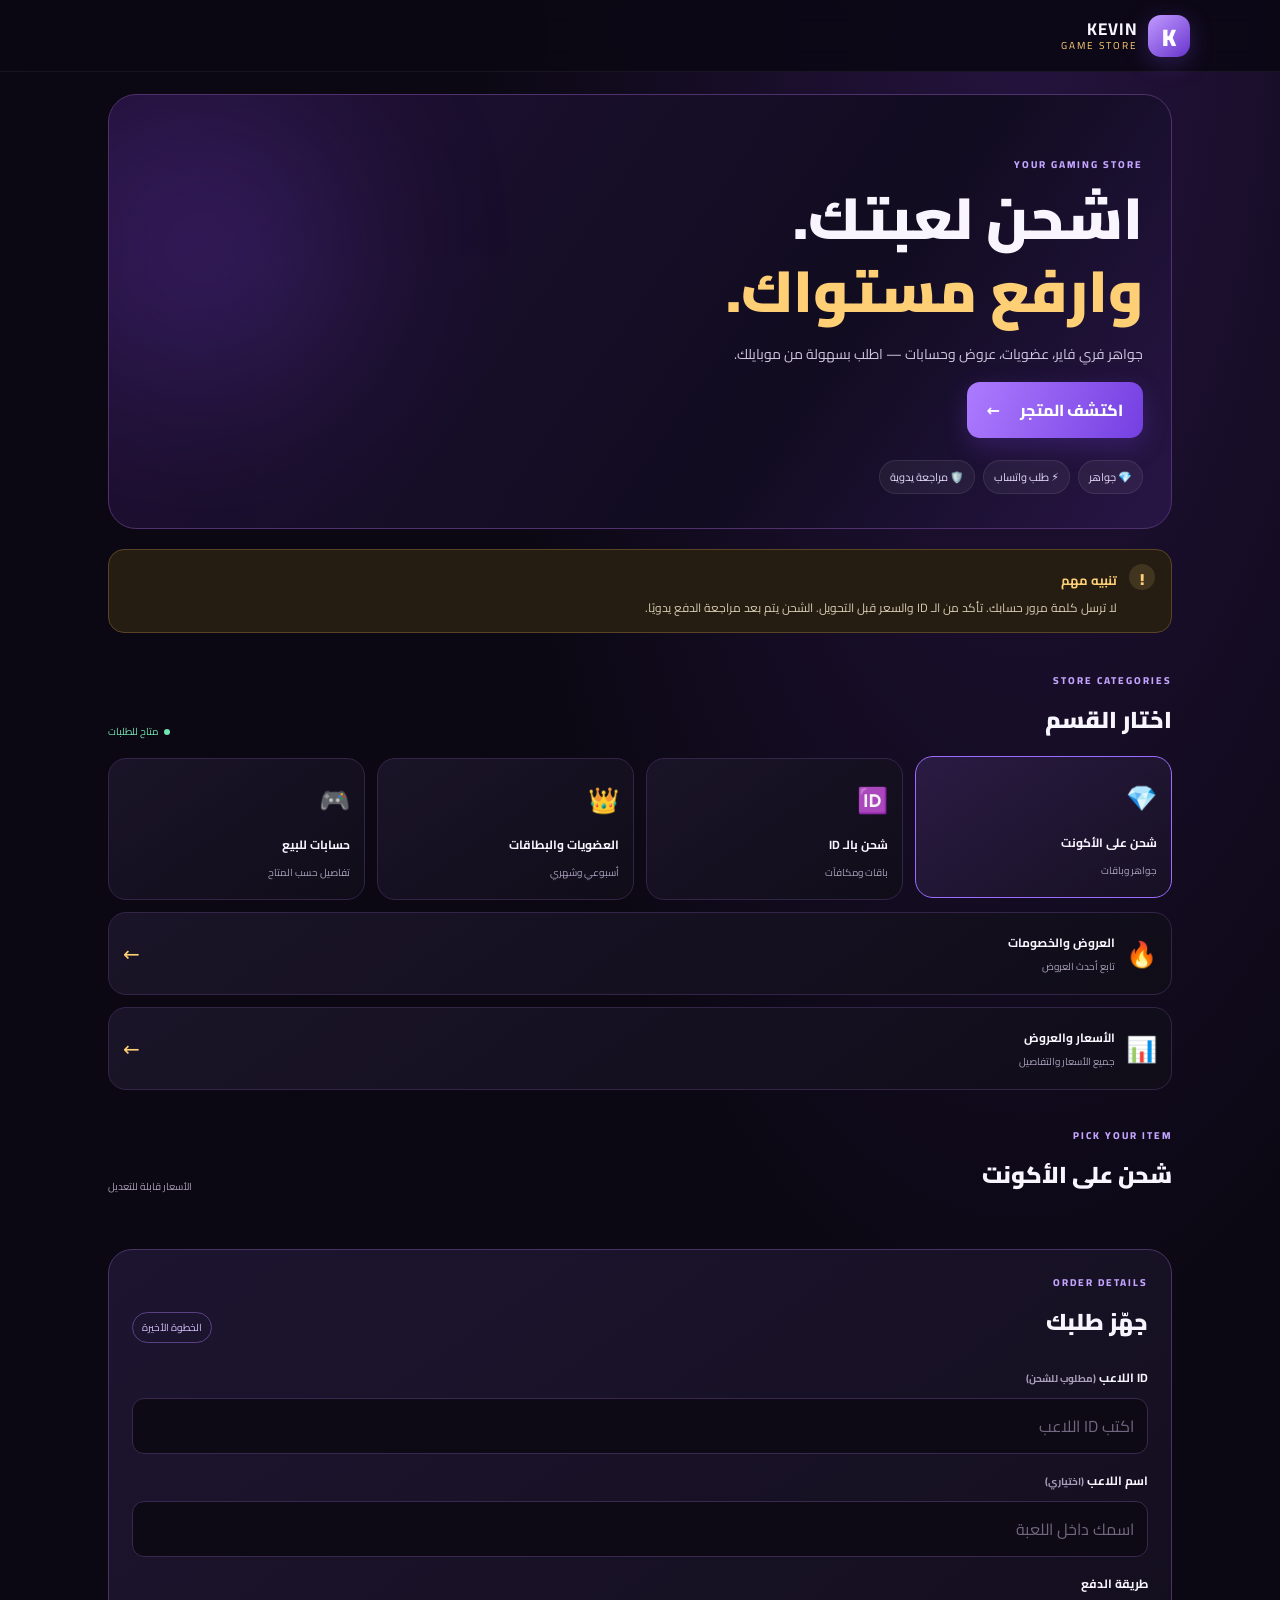
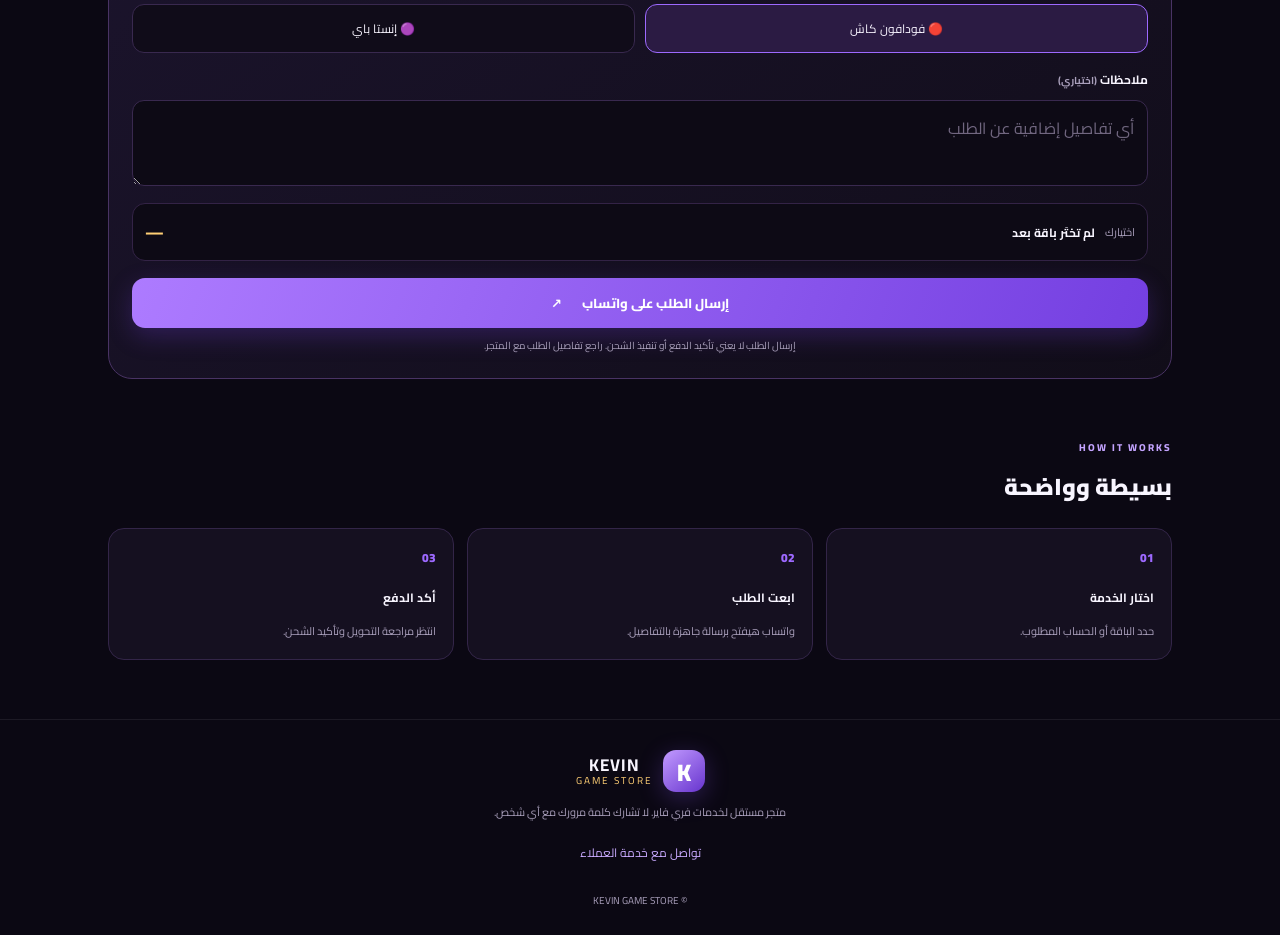
==== index.html @ efe5628c "Add files via upload" ====
<!doctype html>
<html lang="ar" dir="rtl">
<head>
<meta charset="utf-8">
<meta name="viewport" content="width=device-width, initial-scale=1, viewport-fit=cover">
<meta name="theme-color" content="#100b20">
<meta name="description" content="KEVIN GAME STORE - متجر شحن فري فاير والجواهر والعضويات والحسابات.">
<title>KEVIN GAME STORE | متجر فري فاير</title>
<link rel="manifest" href="./manifest.webmanifest">
<link rel="icon" href="./icon.svg" type="image/svg+xml">
<link rel="stylesheet" href="./style.css">
</head>
<body>
<header class="topbar">
<a class="brand" href="#home" aria-label="الرئيسية">
<span class="brand-mark">K</span>
<span><b>KEVIN</b><small>GAME STORE</small></span>
</a>
<button id="installBtn" class="install hidden" type="button">تثبيت المتجر</button>
</header>
<main>
<section class="hero" id="home">
<div class="hero-glow"></div>
<p class="eyebrow">YOUR GAMING STORE</p>
<h1>اشحن لعبتك.<br><span>وارفع مستواك.</span></h1>
<p class="hero-copy">جواهر فري فاير، عضويات، عروض وحسابات — اطلب بسهولة من موبايلك.</p>
<a class="primary-btn" href="#services">اكتشف المتجر <span>←</span></a>
<div class="hero-tags"><span>💎 جواهر</span><span>⚡ طلب واتساب</span><span>🛡️ مراجعة يدوية</span></div>
</section>
<section class="notice">
<span class="notice-icon">!</span>
<div><b>تنبيه مهم</b><p>لا ترسل كلمة مرور حسابك. تأكد من الـ ID والسعر قبل التحويل. الشحن يتم بعد مراجعة الدفع يدويًا.</p></div>
</section>
<section class="section" id="services">
<div class="section-heading"><div><p class="eyebrow">STORE CATEGORIES</p><h2>اختار القسم</h2></div><span class="live-dot">متاح للطلبات</span></div>
<div class="category-grid">
<button class="category-card active" data-category="account"><span class="category-icon">💎</span><b>شحن على الأكونت</b><small>جواهر وباقات</small></button>
<button class="category-card" data-category="id"><span class="category-icon">🆔</span><b>شحن بالـ ID</b><small>باقات ومكافآت</small></button>
<button class="category-card" data-category="memberships"><span class="category-icon">👑</span><b>العضويات والبطاقات</b><small>أسبوعي وشهري</small></button>
<button class="category-card" data-category="accounts"><span class="category-icon">🎮</span><b>حسابات للبيع</b><small>تفاصيل حسب المتاح</small></button>
<button class="category-card wide" data-category="offers"><span class="category-icon">🔥</span><span><b>العروض والخصومات</b><small>تابع أحدث العروض</small></span><span class="arrow">←</span></button>
<button class="category-card wide" data-category="pricing"><span class="category-icon">📊</span><span><b>الأسعار والعروض</b><small>جميع الأسعار والتفاصيل</small></span><span class="arrow">←</span></button>
</div>
</section>
<section class="section products-section">
<div class="section-heading"><div><p class="eyebrow">PICK YOUR ITEM</p><h2 id="productHeading">شحن على الأكونت</h2></div><span class="muted">الأسعار قابلة للتعديل</span></div>
<div id="products" class="products-grid"></div>
</section>
<section class="section order-panel" id="order">
<div class="section-heading"><div><p class="eyebrow">ORDER DETAILS</p><h2>جهّز طلبك</h2></div><span class="step-pill">الخطوة الأخيرة</span></div>
<form id="orderForm">
<label for="playerId">ID اللاعب <span class="muted">(مطلوب للشحن)</span></label>
<input id="playerId" name="playerId" inputmode="numeric" placeholder="اكتب ID اللاعب" maxlength="24">
<label for="playerName">اسم اللاعب <span class="muted">(اختياري)</span></label>
<input id="playerName" name="playerName" placeholder="اسمك داخل اللعبة">
<label>طريقة الدفع</label>
<div class="payment-options">
<label class="pay-option"><input type="radio" name="payment" value="Vodafone Cash" checked><span>🔴 فودافون كاش</span></label>
<label class="pay-option"><input type="radio" name="payment" value="InstaPay"><span>🟣 إنستا باي</span></label>
</div>
<label for="notes">ملاحظات <span class="muted">(اختياري)</span></label>
<textarea id="notes" name="notes" rows="2" placeholder="أي تفاصيل إضافية عن الطلب"></textarea>
<div class="selected-summary"><span>اختيارك</span><b id="selectedName">لم تختَر باقة بعد</b><strong id="selectedPrice">—</strong></div>
<button class="primary-btn full" type="submit">إرسال الطلب على واتساب <span>↗</span></button>
<p class="form-footnote">إرسال الطلب لا يعني تأكيد الدفع أو تنفيذ الشحن. راجع تفاصيل الطلب مع المتجر.</p>
</form>
</section>
<section class="section how">
<p class="eyebrow">HOW IT WORKS</p><h2>بسيطة وواضحة</h2>
<div class="steps">
<div><span>01</span><b>اختار الخدمة</b><p>حدد الباقة أو الحساب المطلوب.</p></div>
<div><span>02</span><b>ابعت الطلب</b><p>واتساب هيفتح برسالة جاهزة بالتفاصيل.</p></div>
<div><span>03</span><b>أكد الدفع</b><p>انتظر مراجعة التحويل وتأكيد الشحن.</p></div>
</div>
</section>
</main>
<footer>
<div class="brand footer-brand"><span class="brand-mark">K</span><span><b>KEVIN</b><small>GAME STORE</small></span></div>
<p>متجر مستقل لخدمات فري فاير. لا تشارك كلمة مرورك مع أي شخص.</p>
<a href="https://wa.me/201064836718" target="_blank" rel="noopener">تواصل مع خدمة العملاء</a>
<small class="copyright">© <span id="year"></span> KEVIN GAME STORE</small>
</footer>
<nav class="mobile-nav"><a href="#home">⌂<small>الرئيسية</small></a><a href="#services">▦<small>الأقسام</small></a><a href="#order">🛒<small>اطلب الآن</small></a><a href="https://wa.me/201064836718" target="_blank" rel="noopener">☏<small>واتساب</small></a></nav>
<script src="./app.js"></script>
</body>
</html>
---- style.css ----
@import url('https://fonts.googleapis.com/css2?family=Cairo:wght@400;500;600;700;800;900&display=swap');
:root{--bg:#0b0813;--panel:#151022;--panel2:#1d1530;--text:#f8f5ff;--muted:#aaa0bc;--purple:#9d69ff;--purple2:#6f38e8;--gold:#ffcf75;--line:#332548;--green:#71e4b2}
*{box-sizing:border-box}html{scroll-behavior:smooth;scroll-padding-top:85px}body{margin:0;background:radial-gradient(ellipse at 80% 0%,#25133e 0,transparent 38%),var(--bg);color:var(--text);font-family:'Cairo',system-ui,sans-serif;padding-bottom:78px}a{color:inherit;text-decoration:none}button,input,textarea{font:inherit}.topbar{height:72px;display:flex;align-items:center;justify-content:space-between;padding:0 max(18px,calc((100vw - 1100px)/2));border-bottom:1px solid #ffffff0e;background:#0b0813dd;backdrop-filter:blur(12px);position:sticky;top:0;z-index:10}.brand{display:flex;align-items:center;gap:10px}.brand-mark{width:42px;height:42px;border-radius:13px;display:grid;place-items:center;background:linear-gradient(140deg,#c29bff,#6734ce);color:white;font-weight:900;font-size:24px;box-shadow:0 6px 24px #8b55ff44}.brand b,.brand small{display:block;line-height:1.2;letter-spacing:1px}.brand b{font-size:17px}.brand small{font-size:10px;color:var(--gold);letter-spacing:2px}.install{background:#2a1c43;color:white;border:1px solid #6943a2;border-radius:20px;padding:8px 13px}.hidden{display:none!important}main{max-width:1100px;margin:auto;padding:0 18px}.hero{position:relative;overflow:hidden;padding:60px 28px 34px;margin:22px 0 20px;border:1px solid #50316d;border-radius:28px;background:linear-gradient(125deg,#211136,#110c20 65%,#281546);min-height:330px}.hero-glow{position:absolute;width:250px;height:250px;border-radius:50%;background:#8d49ff;filter:blur(100px);opacity:.3;left:-30px;top:30px;pointer-events:none}.eyebrow{font-size:10px;font-weight:800;letter-spacing:2px;color:#c4a4ff;margin:0 0 8px}.hero h1{font-size:clamp(34px,6vw,58px);line-height:1.25;margin:0 0 12px;font-weight:900;position:relative}.hero h1 span{color:var(--gold)}.hero-copy{max-width:480px;color:#d0c6df;line-height:1.9;font-size:14px}.primary-btn{display:inline-flex;align-items:center;justify-content:center;gap:20px;background:linear-gradient(110deg,#ad7bff,#743fe1);border:0;border-radius:13px;color:white;padding:13px 20px;font-weight:800;box-shadow:0 8px 24px #743fe144;cursor:pointer}.hero-tags{display:flex;gap:8px;flex-wrap:wrap;margin-top:22px}.hero-tags span{background:#ffffff0d;border:1px solid #ffffff16;border-radius:20px;padding:6px 10px;font-size:11px;color:#e5dafa}.notice{display:flex;gap:12px;align-items:flex-start;padding:14px 16px;background:#251d12;border:1px solid #5a4426;border-radius:16px;margin-bottom:38px}.notice-icon{display:grid;place-items:center;flex:0 0 26px;height:26px;border-radius:50%;background:#ffcf7522;color:var(--gold);font-weight:900}.notice b{font-size:13px;color:var(--gold)}.notice p{font-size:12px;line-height:1.8;color:#d9cbb2;margin:3px 0 0}.section{margin:36px 0}.section-heading{display:flex;align-items:end;justify-content:space-between;gap:12px;margin-bottom:17px}.section h2{font-size:23px;margin:0;font-weight:900}.live-dot{font-size:10px;color:var(--green);white-space:nowrap}.live-dot:before{content:'';display:inline-block;width:6px;height:6px;border-radius:50%;background:var(--green);margin-left:6px}.category-grid{display:grid;grid-template-columns:repeat(4,minmax(0,1fr));gap:12px}.category-card{display:flex;flex-direction:column;align-items:flex-start;text-align:right;gap:7px;padding:17px 14px;border:1px solid var(--line);border-radius:18px;background:linear-gradient(145deg,#1a1428,#100d19);color:var(--text);cursor:pointer;min-height:135px;transition:.18s}.category-card.active,.category-card:hover{border-color:#9c6bff;background:linear-gradient(145deg,#2a1b43,#171023);transform:translateY(-2px)}.category-icon{font-size:25px;margin-bottom:3px}.category-card b{font-size:12px}.category-card small{font-size:10px;color:var(--muted)}.category-card.wide{grid-column:1/-1;min-height:80px;flex-direction:row;align-items:center}.category-card.wide .category-icon{margin:0 0 0 4px}.category-card.wide .arrow{margin-right:auto;color:var(--gold);font-size:20px}.category-card.wide span:nth-child(2){display:flex;flex-direction:column;gap:3px}.muted{font-size:10px;color:var(--muted)}.products-grid{display:grid;grid-template-columns:repeat(3,minmax(0,1fr));gap:12px}.product-card{position:relative;display:flex;flex-direction:column;gap:9px;background:linear-gradient(155deg,#1c1530,#110d1a);border:1px solid var(--line);border-radius:18px;padding:15px;min-height:160px}.product-card.selected{border-color:var(--gold);box-shadow:0 0 0 1px #ffcf7533}.product-icon{width:38px;height:38px;display:grid;place-items:center;border-radius:12px;background:#8f5cf222;font-size:22px}.product-card h3{font-size:13px;margin:0}.product-card p{font-size:10px;color:var(--muted);margin:0;line-height:1.7}.product-bottom{display:flex;align-items:center;justify-content:space-between;gap:5px;margin-top:auto}.price{font-size:17px;font-weight:900;color:var(--gold);white-space:nowrap}.price small{font-size:10px;color:#d3c6e6}.choose-btn{border:1px solid #65439a;background:#2c1c44;color:#eee4ff;border-radius:9px;padding:7px 10px;font-size:10px;cursor:pointer}.selected .choose-btn{background:var(--purple2);border-color:var(--purple2)}.order-panel{padding:23px;border-radius:24px;background:linear-gradient(145deg,#1d1530,#110d19);border:1px solid #493364}.step-pill{font-size:10px;color:#d8c3ff;border:1px solid #5b4083;border-radius:20px;padding:5px 9px;white-space:nowrap}form{display:grid;gap:9px}form>label{font-size:12px;font-weight:700;margin-top:6px}input:not([type=radio]),textarea{width:100%;background:#0d0a15;border:1px solid #39294f;border-radius:12px;color:white;padding:12px 13px;outline:none}input:focus,textarea:focus{border-color:var(--purple)}input::placeholder,textarea::placeholder{color:#716780}.payment-options{display:grid;grid-template-columns:1fr 1fr;gap:10px}.pay-option{position:relative}.pay-option input{position:absolute;opacity:0}.pay-option span{display:block;padding:12px;border-radius:12px;border:1px solid #39294f;background:#100c19;font-size:12px;text-align:center;cursor:pointer}.pay-option input:checked+span{border-color:var(--purple);background:#2b1b43}.selected-summary{display:flex;align-items:center;gap:10px;background:#0d0a15;border:1px solid #332346;border-radius:13px;padding:12px;margin:8px 0}.selected-summary span{font-size:11px;color:var(--muted)}.selected-summary b{font-size:12px;flex:1}.selected-summary strong{font-size:17px;color:var(--gold)}.full{width:100%;font-size:13px}.form-footnote{font-size:10px;line-height:1.8;color:var(--muted);text-align:center;margin:0}.how{padding:23px 0}.steps{display:grid;grid-template-columns:repeat(3,1fr);gap:13px;margin-top:20px}.steps>div{padding:17px;border:1px solid var(--line);border-radius:16px;background:#151020}.steps span{display:block;color:var(--purple);font-size:12px;font-weight:900;margin-bottom:12px}.steps b{font-size:12px}.steps p{font-size:11px;color:var(--muted);line-height:1.8;margin-bottom:0}footer{border-top:1px solid #ffffff13;text-align:center;padding:30px 20px 25px;color:var(--muted)}.footer-brand{justify-content:center;color:var(--text)}footer p{font-size:11px;line-height:1.8}footer>a{display:inline-block;color:#c9aaff;font-size:12px;margin:7px}.copyright{display:block;margin-top:20px;font-size:10px}.mobile-nav{display:none}
@media(max-width:700px){.topbar{height:64px}.brand-mark{width:37px;height:37px}.hero{padding:39px 20px 24px;min-height:0;border-radius:23px}.hero h1{font-size:39px}.hero-copy{font-size:12px}.category-grid{grid-template-columns:repeat(2,minmax(0,1fr));gap:9px}.category-card{min-height:125px;padding:14px 12px}.category-card.wide{min-height:75px}.products-grid{grid-template-columns:repeat(2,minmax(0,1fr));gap:9px}.product-card{padding:12px;min-height:165px}.product-card h3{font-size:12px}.price{font-size:15px}.choose-btn{padding:7px}.section h2{font-size:21px}.section-heading{align-items:center}.order-panel{padding:17px}.steps{grid-template-columns:1fr;gap:9px}.steps>div{display:grid;grid-template-columns:36px 1fr;column-gap:8px;padding:13px}.steps span{grid-row:span 2;margin:0}.steps p{margin-top:2px}.mobile-nav{position:fixed;bottom:0;right:0;left:0;display:flex;justify-content:space-around;align-items:center;padding:9px 5px calc(8px + env(safe-area-inset-bottom));background:#100b1bee;border-top:1px solid #38244e;backdrop-filter:blur(16px);z-index:20}.mobile-nav a{display:flex;flex-direction:column;align-items:center;gap:2px;font-size:18px;min-width:55px}.mobile-nav small{font-size:9px;color:#b9accd}.muted{max-width:95px;text-align:left}.selected-summary{gap:6px}.selected-summary b{max-width:130px}.selected-summary strong{font-size:15px}}
@media(min-width:701px){body{padding-bottom:0}}
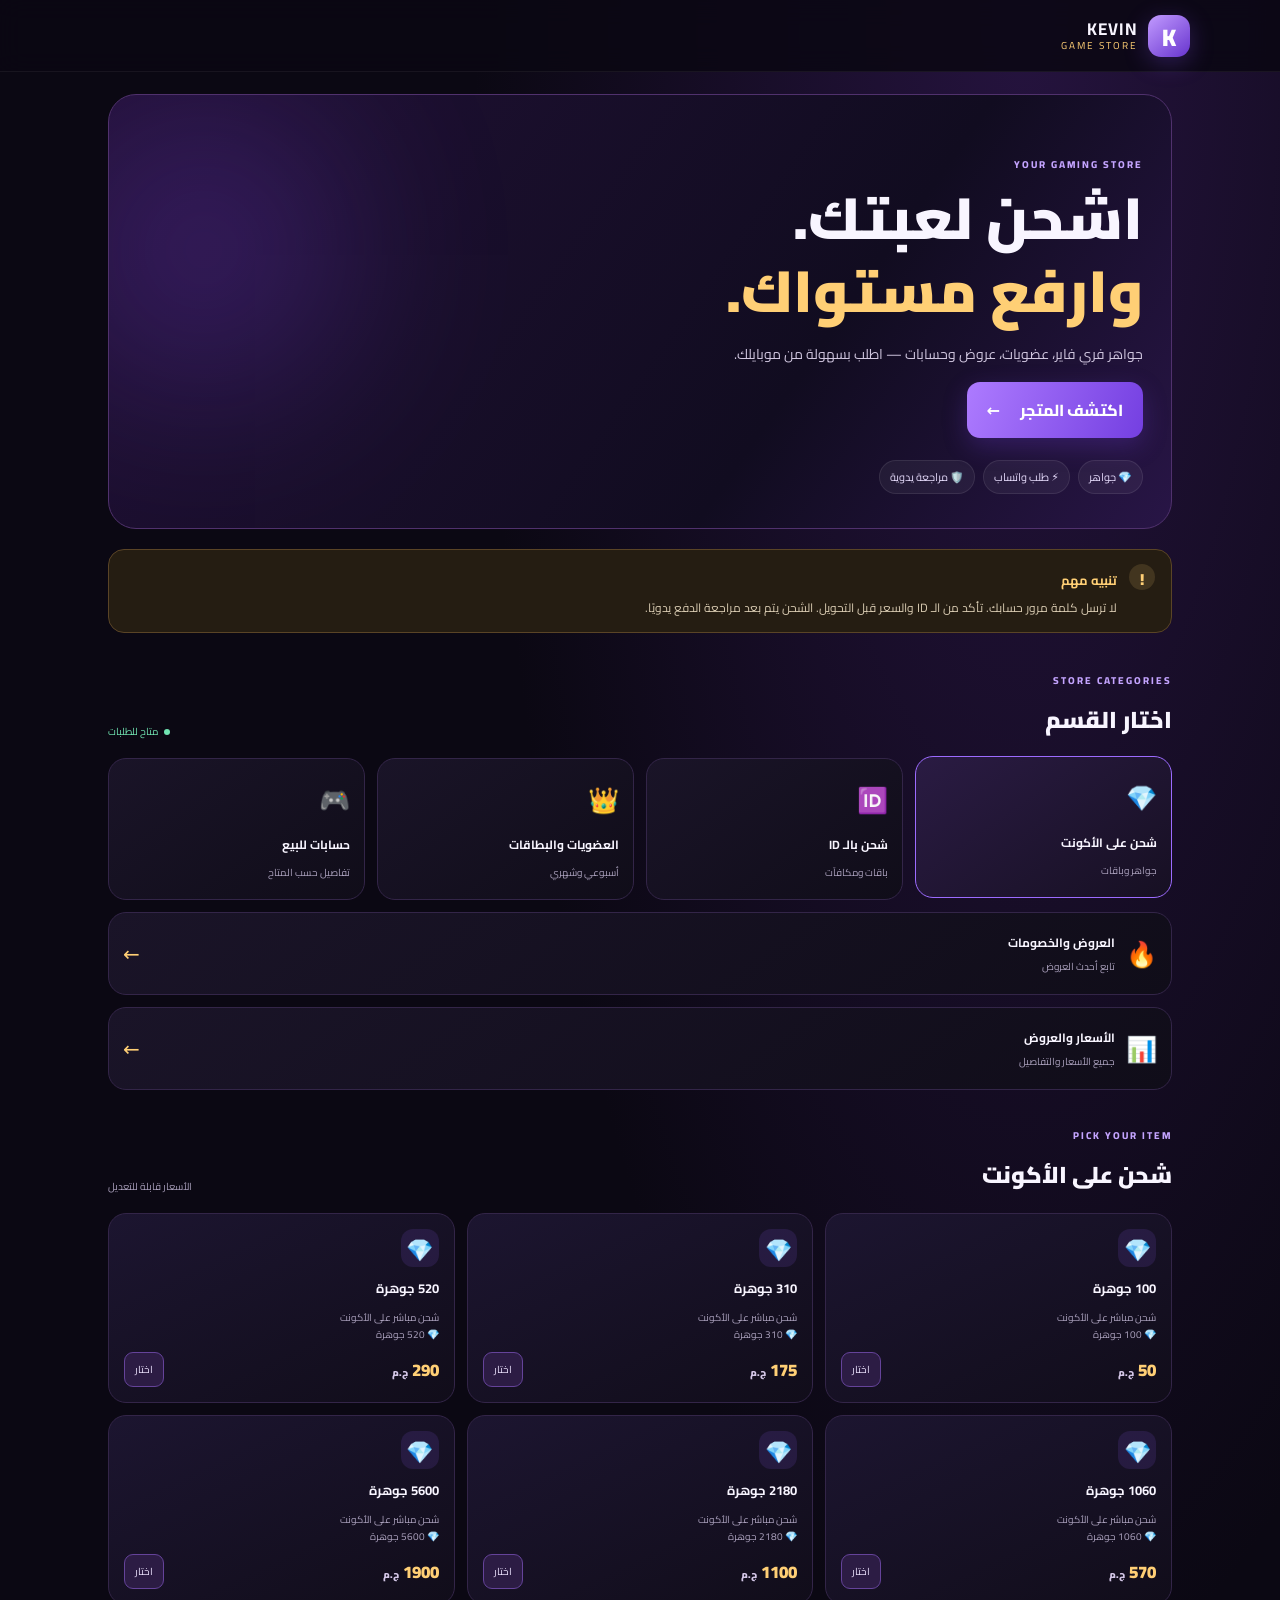
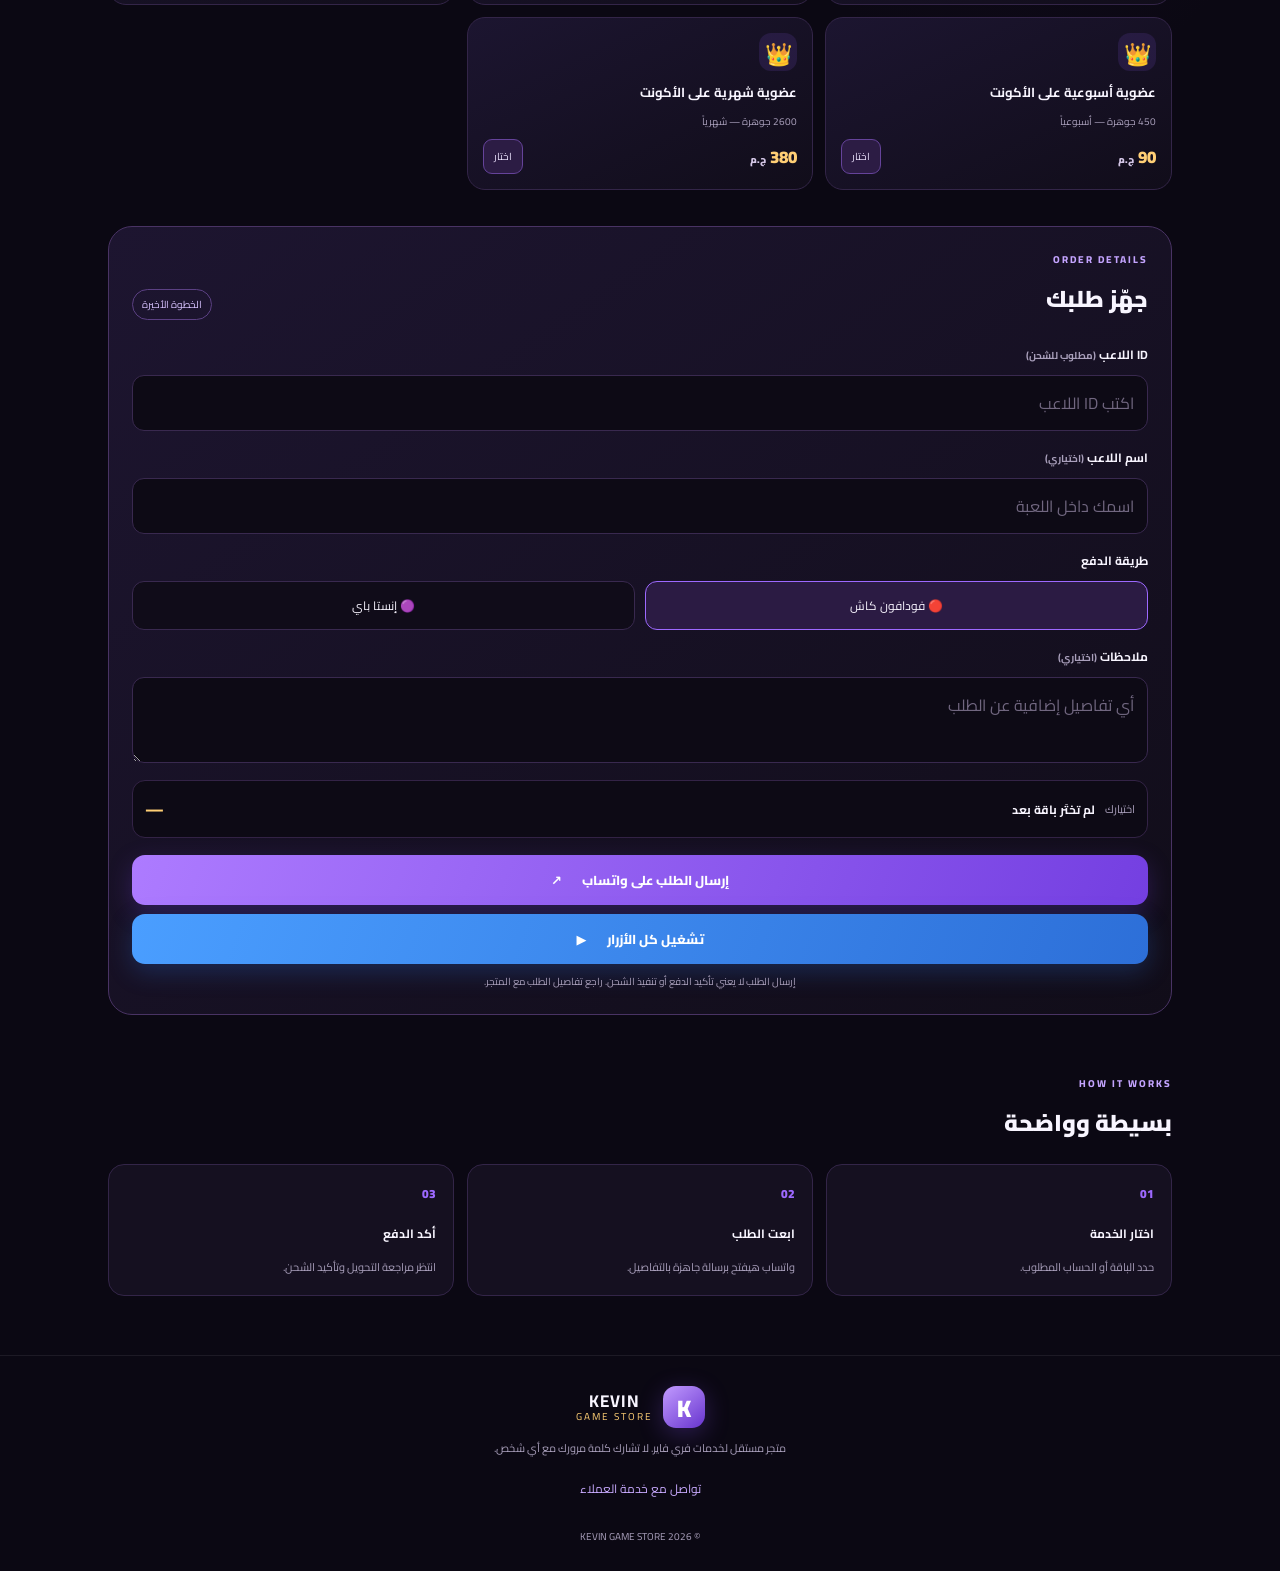
==== commit 20018efe: "Add files via upload" ====
--- a/index.html
+++ b/index.html
@@ -62,6 +62,7 @@
 <textarea id="notes" name="notes" rows="2" placeholder="أي تفاصيل إضافية عن الطلب"></textarea>
 <div class="selected-summary"><span>اختيارك</span><b id="selectedName">لم تختَر باقة بعد</b><strong id="selectedPrice">—</strong></div>
 <button class="primary-btn full" type="submit">إرسال الطلب على واتساب <span>↗</span></button>
+<button id="runAllBtn" class="secondary-btn full">تشغيل كل الأزرار <span>▶</span></button>
 <p class="form-footnote">إرسال الطلب لا يعني تأكيد الدفع أو تنفيذ الشحن. راجع تفاصيل الطلب مع المتجر.</p>
 </form>
 </section>
--- a/style.css
+++ b/style.css
@@ -1,5 +1,6 @@
 @import url('https://fonts.googleapis.com/css2?family=Cairo:wght@400;500;600;700;800;900&display=swap');
 :root{--bg:#0b0813;--panel:#151022;--panel2:#1d1530;--text:#f8f5ff;--muted:#aaa0bc;--purple:#9d69ff;--purple2:#6f38e8;--gold:#ffcf75;--line:#332548;--green:#71e4b2}
-*{box-sizing:border-box}html{scroll-behavior:smooth;scroll-padding-top:85px}body{margin:0;background:radial-gradient(ellipse at 80% 0%,#25133e 0,transparent 38%),var(--bg);color:var(--text);font-family:'Cairo',system-ui,sans-serif;padding-bottom:78px}a{color:inherit;text-decoration:none}button,input,textarea{font:inherit}.topbar{height:72px;display:flex;align-items:center;justify-content:space-between;padding:0 max(18px,calc((100vw - 1100px)/2));border-bottom:1px solid #ffffff0e;background:#0b0813dd;backdrop-filter:blur(12px);position:sticky;top:0;z-index:10}.brand{display:flex;align-items:center;gap:10px}.brand-mark{width:42px;height:42px;border-radius:13px;display:grid;place-items:center;background:linear-gradient(140deg,#c29bff,#6734ce);color:white;font-weight:900;font-size:24px;box-shadow:0 6px 24px #8b55ff44}.brand b,.brand small{display:block;line-height:1.2;letter-spacing:1px}.brand b{font-size:17px}.brand small{font-size:10px;color:var(--gold);letter-spacing:2px}.install{background:#2a1c43;color:white;border:1px solid #6943a2;border-radius:20px;padding:8px 13px}.hidden{display:none!important}main{max-width:1100px;margin:auto;padding:0 18px}.hero{position:relative;overflow:hidden;padding:60px 28px 34px;margin:22px 0 20px;border:1px solid #50316d;border-radius:28px;background:linear-gradient(125deg,#211136,#110c20 65%,#281546);min-height:330px}.hero-glow{position:absolute;width:250px;height:250px;border-radius:50%;background:#8d49ff;filter:blur(100px);opacity:.3;left:-30px;top:30px;pointer-events:none}.eyebrow{font-size:10px;font-weight:800;letter-spacing:2px;color:#c4a4ff;margin:0 0 8px}.hero h1{font-size:clamp(34px,6vw,58px);line-height:1.25;margin:0 0 12px;font-weight:900;position:relative}.hero h1 span{color:var(--gold)}.hero-copy{max-width:480px;color:#d0c6df;line-height:1.9;font-size:14px}.primary-btn{display:inline-flex;align-items:center;justify-content:center;gap:20px;background:linear-gradient(110deg,#ad7bff,#743fe1);border:0;border-radius:13px;color:white;padding:13px 20px;font-weight:800;box-shadow:0 8px 24px #743fe144;cursor:pointer}.hero-tags{display:flex;gap:8px;flex-wrap:wrap;margin-top:22px}.hero-tags span{background:#ffffff0d;border:1px solid #ffffff16;border-radius:20px;padding:6px 10px;font-size:11px;color:#e5dafa}.notice{display:flex;gap:12px;align-items:flex-start;padding:14px 16px;background:#251d12;border:1px solid #5a4426;border-radius:16px;margin-bottom:38px}.notice-icon{display:grid;place-items:center;flex:0 0 26px;height:26px;border-radius:50%;background:#ffcf7522;color:var(--gold);font-weight:900}.notice b{font-size:13px;color:var(--gold)}.notice p{font-size:12px;line-height:1.8;color:#d9cbb2;margin:3px 0 0}.section{margin:36px 0}.section-heading{display:flex;align-items:end;justify-content:space-between;gap:12px;margin-bottom:17px}.section h2{font-size:23px;margin:0;font-weight:900}.live-dot{font-size:10px;color:var(--green);white-space:nowrap}.live-dot:before{content:'';display:inline-block;width:6px;height:6px;border-radius:50%;background:var(--green);margin-left:6px}.category-grid{display:grid;grid-template-columns:repeat(4,minmax(0,1fr));gap:12px}.category-card{display:flex;flex-direction:column;align-items:flex-start;text-align:right;gap:7px;padding:17px 14px;border:1px solid var(--line);border-radius:18px;background:linear-gradient(145deg,#1a1428,#100d19);color:var(--text);cursor:pointer;min-height:135px;transition:.18s}.category-card.active,.category-card:hover{border-color:#9c6bff;background:linear-gradient(145deg,#2a1b43,#171023);transform:translateY(-2px)}.category-icon{font-size:25px;margin-bottom:3px}.category-card b{font-size:12px}.category-card small{font-size:10px;color:var(--muted)}.category-card.wide{grid-column:1/-1;min-height:80px;flex-direction:row;align-items:center}.category-card.wide .category-icon{margin:0 0 0 4px}.category-card.wide .arrow{margin-right:auto;color:var(--gold);font-size:20px}.category-card.wide span:nth-child(2){display:flex;flex-direction:column;gap:3px}.muted{font-size:10px;color:var(--muted)}.products-grid{display:grid;grid-template-columns:repeat(3,minmax(0,1fr));gap:12px}.product-card{position:relative;display:flex;flex-direction:column;gap:9px;background:linear-gradient(155deg,#1c1530,#110d1a);border:1px solid var(--line);border-radius:18px;padding:15px;min-height:160px}.product-card.selected{border-color:var(--gold);box-shadow:0 0 0 1px #ffcf7533}.product-icon{width:38px;height:38px;display:grid;place-items:center;border-radius:12px;background:#8f5cf222;font-size:22px}.product-card h3{font-size:13px;margin:0}.product-card p{font-size:10px;color:var(--muted);margin:0;line-height:1.7}.product-bottom{display:flex;align-items:center;justify-content:space-between;gap:5px;margin-top:auto}.price{font-size:17px;font-weight:900;color:var(--gold);white-space:nowrap}.price small{font-size:10px;color:#d3c6e6}.choose-btn{border:1px solid #65439a;background:#2c1c44;color:#eee4ff;border-radius:9px;padding:7px 10px;font-size:10px;cursor:pointer}.selected .choose-btn{background:var(--purple2);border-color:var(--purple2)}.order-panel{padding:23px;border-radius:24px;background:linear-gradient(145deg,#1d1530,#110d19);border:1px solid #493364}.step-pill{font-size:10px;color:#d8c3ff;border:1px solid #5b4083;border-radius:20px;padding:5px 9px;white-space:nowrap}form{display:grid;gap:9px}form>label{font-size:12px;font-weight:700;margin-top:6px}input:not([type=radio]),textarea{width:100%;background:#0d0a15;border:1px solid #39294f;border-radius:12px;color:white;padding:12px 13px;outline:none}input:focus,textarea:focus{border-color:var(--purple)}input::placeholder,textarea::placeholder{color:#716780}.payment-options{display:grid;grid-template-columns:1fr 1fr;gap:10px}.pay-option{position:relative}.pay-option input{position:absolute;opacity:0}.pay-option span{display:block;padding:12px;border-radius:12px;border:1px solid #39294f;background:#100c19;font-size:12px;text-align:center;cursor:pointer}.pay-option input:checked+span{border-color:var(--purple);background:#2b1b43}.selected-summary{display:flex;align-items:center;gap:10px;background:#0d0a15;border:1px solid #332346;border-radius:13px;padding:12px;margin:8px 0}.selected-summary span{font-size:11px;color:var(--muted)}.selected-summary b{font-size:12px;flex:1}.selected-summary strong{font-size:17px;color:var(--gold)}.full{width:100%;font-size:13px}.form-footnote{font-size:10px;line-height:1.8;color:var(--muted);text-align:center;margin:0}.how{padding:23px 0}.steps{display:grid;grid-template-columns:repeat(3,1fr);gap:13px;margin-top:20px}.steps>div{padding:17px;border:1px solid var(--line);border-radius:16px;background:#151020}.steps span{display:block;color:var(--purple);font-size:12px;font-weight:900;margin-bottom:12px}.steps b{font-size:12px}.steps p{font-size:11px;color:var(--muted);line-height:1.8;margin-bottom:0}footer{border-top:1px solid #ffffff13;text-align:center;padding:30px 20px 25px;color:var(--muted)}.footer-brand{justify-content:center;color:var(--text)}footer p{font-size:11px;line-height:1.8}footer>a{display:inline-block;color:#c9aaff;font-size:12px;margin:7px}.copyright{display:block;margin-top:20px;font-size:10px}.mobile-nav{display:none}
+*{box-sizing:border-box}html{scroll-behavior:smooth;scroll-padding-top:85px}body{margin:0;background:radial-gradient(ellipse at 80% 0%,#25133e 0,transparent 38%),var(--bg);color:var(--text);font-family:'Cairo',system-ui,sans-serif;padding-bottom:78px}a{color:inherit;text-decoration:none}button,input,textarea{font:inherit}.topbar{height:72px;display:flex;align-items:center;justify-content:space-between;padding:0 max(18px,calc((100vw - 1100px)/2));border-bottom:1px solid #ffffff0e;background:#0b0813dd;backdrop-filter:blur(12px);position:sticky;top:0;z-index:10}.brand{display:flex;align-items:center;gap:10px}.brand-mark{width:42px;height:42px;border-radius:13px;display:grid;place-items:center;background:linear-gradient(140deg,#c29bff,#6734ce);color:white;font-weight:900;font-size:24px;box-shadow:0 6px 24px #8b55ff44}.brand b,.brand small{display:block;line-height:1.2;letter-spacing:1px}.brand b{font-size:17px}.brand small{font-size:10px;color:var(--gold);letter-spacing:2px}.install{background:#2a1c43;color:white;border:1px solid #6943a2;border-radius:20px;padding:8px 13px}.hidden{display:none!important}main{max-width:1100px;margin:auto;padding:0 18px}.hero{position:relative;overflow:hidden;padding:60px 28px 34px;margin:22px 0 20px;border:1px solid #50316d;border-radius:28px;background:linear-gradient(125deg,#211136,#110c20 65%,#281546);min-height:330px}.hero-glow{position:absolute;width:250px;height:250px;border-radius:50%;background:#8d49ff;filter:blur(100px);opacity:.3;left:-30px;top:30px;pointer-events:none}.eyebrow{font-size:10px;font-weight:800;letter-spacing:2px;color:#c4a4ff;margin:0 0 8px}.hero h1{font-size:clamp(34px,6vw,58px);line-height:1.25;margin:0 0 12px;font-weight:900;position:relative}.hero h1 span{color:var(--gold)}.hero-copy{max-width:480px;color:#d0c6df;line-height:1.9;font-size:14px}.primary-btn{display:inline-flex;align-items:center;justify-content:center;gap:20px;background:linear-gradient(110deg,#ad7bff,#743fe1);border:0;border-radius:13px;color:white;padding:13px 20px;font-weight:800;box-shadow:0 8px 24px #743fe144;cursor:pointer}
+.secondary-btn{display:inline-flex;align-items:center;justify-content:center;gap:20px;background:linear-gradient(110deg,#4a9eff,#2d6fd8);border:0;border-radius:13px;color:white;padding:13px 20px;font-weight:800;box-shadow:0 8px 24px #2d6fd844;cursor-pointer}.hero-tags{display:flex;gap:8px;flex-wrap:wrap;margin-top:22px}.hero-tags span{background:#ffffff0d;border:1px solid #ffffff16;border-radius:20px;padding:6px 10px;font-size:11px;color:#e5dafa}.notice{display:flex;gap:12px;align-items:flex-start;padding:14px 16px;background:#251d12;border:1px solid #5a4426;border-radius:16px;margin-bottom:38px}.notice-icon{display:grid;place-items:center;flex:0 0 26px;height:26px;border-radius:50%;background:#ffcf7522;color:var(--gold);font-weight:900}.notice b{font-size:13px;color:var(--gold)}.notice p{font-size:12px;line-height:1.8;color:#d9cbb2;margin:3px 0 0}.section{margin:36px 0}.section-heading{display:flex;align-items:end;justify-content:space-between;gap:12px;margin-bottom:17px}.section h2{font-size:23px;margin:0;font-weight:900}.live-dot{font-size:10px;color:var(--green);white-space:nowrap}.live-dot:before{content:'';display:inline-block;width:6px;height:6px;border-radius:50%;background:var(--green);margin-left:6px}.category-grid{display:grid;grid-template-columns:repeat(4,minmax(0,1fr));gap:12px}.category-card{display:flex;flex-direction:column;align-items:flex-start;text-align:right;gap:7px;padding:17px 14px;border:1px solid var(--line);border-radius:18px;background:linear-gradient(145deg,#1a1428,#100d19);color:var(--text);cursor:pointer;min-height:135px;transition:.18s}.category-card.active,.category-card:hover{border-color:#9c6bff;background:linear-gradient(145deg,#2a1b43,#171023);transform:translateY(-2px)}.category-icon{font-size:25px;margin-bottom:3px}.category-card b{font-size:12px}.category-card small{font-size:10px;color:var(--muted)}.category-card.wide{grid-column:1/-1;min-height:80px;flex-direction:row;align-items:center}.category-card.wide .category-icon{margin:0 0 0 4px}.category-card.wide .arrow{margin-right:auto;color:var(--gold);font-size:20px}.category-card.wide span:nth-child(2){display:flex;flex-direction:column;gap:3px}.muted{font-size:10px;color:var(--muted)}.products-grid{display:grid;grid-template-columns:repeat(3,minmax(0,1fr));gap:12px}.product-card{position:relative;display:flex;flex-direction:column;gap:9px;background:linear-gradient(155deg,#1c1530,#110d1a);border:1px solid var(--line);border-radius:18px;padding:15px;min-height:160px}.product-card.selected{border-color:var(--gold);box-shadow:0 0 0 1px #ffcf7533}.product-icon{width:38px;height:38px;display:grid;place-items:center;border-radius:12px;background:#8f5cf222;font-size:22px}.product-card h3{font-size:13px;margin:0}.product-card p{font-size:10px;color:var(--muted);margin:0;line-height:1.7}.product-bottom{display:flex;align-items:center;justify-content:space-between;gap:5px;margin-top:auto}.price{font-size:17px;font-weight:900;color:var(--gold);white-space:nowrap}.price small{font-size:10px;color:#d3c6e6}.choose-btn{border:1px solid #65439a;background:#2c1c44;color:#eee4ff;border-radius:9px;padding:7px 10px;font-size:10px;cursor:pointer}.selected .choose-btn{background:var(--purple2);border-color:var(--purple2)}.order-panel{padding:23px;border-radius:24px;background:linear-gradient(145deg,#1d1530,#110d19);border:1px solid #493364}.step-pill{font-size:10px;color:#d8c3ff;border:1px solid #5b4083;border-radius:20px;padding:5px 9px;white-space:nowrap}form{display:grid;gap:9px}form>label{font-size:12px;font-weight:700;margin-top:6px}input:not([type=radio]),textarea{width:100%;background:#0d0a15;border:1px solid #39294f;border-radius:12px;color:white;padding:12px 13px;outline:none}input:focus,textarea:focus{border-color:var(--purple)}input::placeholder,textarea::placeholder{color:#716780}.payment-options{display:grid;grid-template-columns:1fr 1fr;gap:10px}.pay-option{position:relative}.pay-option input{position:absolute;opacity:0}.pay-option span{display:block;padding:12px;border-radius:12px;border:1px solid #39294f;background:#100c19;font-size:12px;text-align:center;cursor:pointer}.pay-option input:checked+span{border-color:var(--purple);background:#2b1b43}.selected-summary{display:flex;align-items:center;gap:10px;background:#0d0a15;border:1px solid #332346;border-radius:13px;padding:12px;margin:8px 0}.selected-summary span{font-size:11px;color:var(--muted)}.selected-summary b{font-size:12px;flex:1}.selected-summary strong{font-size:17px;color:var(--gold)}.full{width:100%;font-size:13px}.form-footnote{font-size:10px;line-height:1.8;color:var(--muted);text-align:center;margin:0}.how{padding:23px 0}.steps{display:grid;grid-template-columns:repeat(3,1fr);gap:13px;margin-top:20px}.steps>div{padding:17px;border:1px solid var(--line);border-radius:16px;background:#151020}.steps span{display:block;color:var(--purple);font-size:12px;font-weight:900;margin-bottom:12px}.steps b{font-size:12px}.steps p{font-size:11px;color:var(--muted);line-height:1.8;margin-bottom:0}footer{border-top:1px solid #ffffff13;text-align:center;padding:30px 20px 25px;color:var(--muted)}.footer-brand{justify-content:center;color:var(--text)}footer p{font-size:11px;line-height:1.8}footer>a{display:inline-block;color:#c9aaff;font-size:12px;margin:7px}.copyright{display:block;margin-top:20px;font-size:10px}.mobile-nav{display:none}
 @media(max-width:700px){.topbar{height:64px}.brand-mark{width:37px;height:37px}.hero{padding:39px 20px 24px;min-height:0;border-radius:23px}.hero h1{font-size:39px}.hero-copy{font-size:12px}.category-grid{grid-template-columns:repeat(2,minmax(0,1fr));gap:9px}.category-card{min-height:125px;padding:14px 12px}.category-card.wide{min-height:75px}.products-grid{grid-template-columns:repeat(2,minmax(0,1fr));gap:9px}.product-card{padding:12px;min-height:165px}.product-card h3{font-size:12px}.price{font-size:15px}.choose-btn{padding:7px}.section h2{font-size:21px}.section-heading{align-items:center}.order-panel{padding:17px}.steps{grid-template-columns:1fr;gap:9px}.steps>div{display:grid;grid-template-columns:36px 1fr;column-gap:8px;padding:13px}.steps span{grid-row:span 2;margin:0}.steps p{margin-top:2px}.mobile-nav{position:fixed;bottom:0;right:0;left:0;display:flex;justify-content:space-around;align-items:center;padding:9px 5px calc(8px + env(safe-area-inset-bottom));background:#100b1bee;border-top:1px solid #38244e;backdrop-filter:blur(16px);z-index:20}.mobile-nav a{display:flex;flex-direction:column;align-items:center;gap:2px;font-size:18px;min-width:55px}.mobile-nav small{font-size:9px;color:#b9accd}.muted{max-width:95px;text-align:left}.selected-summary{gap:6px}.selected-summary b{max-width:130px}.selected-summary strong{font-size:15px}}
 @media(min-width:701px){body{padding-bottom:0}}
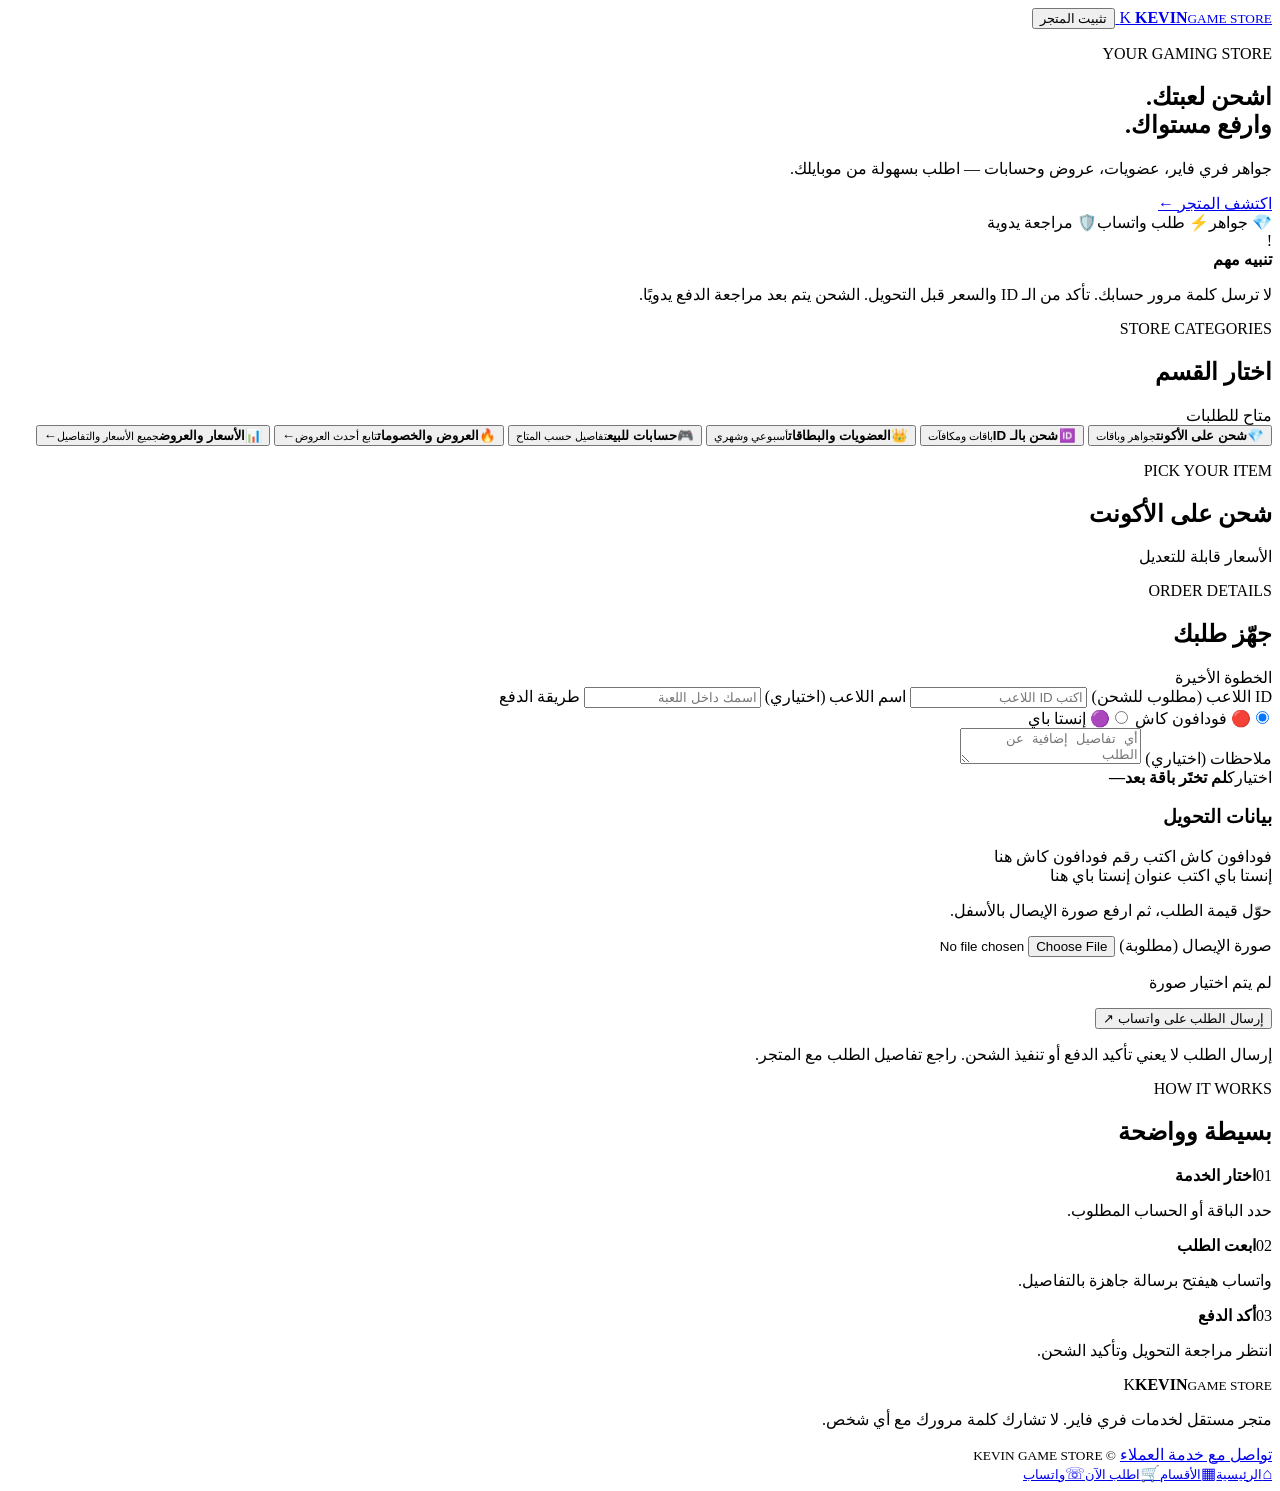
==== commit 4d3f8ac5: "Add files via upload" ====
--- a/index.html
+++ b/index.html
@@ -61,8 +61,27 @@
 <label for="notes">ملاحظات <span class="muted">(اختياري)</span></label>
 <textarea id="notes" name="notes" rows="2" placeholder="أي تفاصيل إضافية عن الطلب"></textarea>
 <div class="selected-summary"><span>اختيارك</span><b id="selectedName">لم تختَر باقة بعد</b><strong id="selectedPrice">—</strong></div>
+<div class="payment-info">
+<h3>بيانات التحويل</h3>
+<div class="payment-methods">
+<div class="payment-method">
+<span class="method-name">فودافون كاش</span>
+<span class="method-number">اكتب رقم فودافون كاش هنا</span>
+</div>
+<div class="payment-method">
+<span class="method-name">إنستا باي</span>
+<span class="method-number">اكتب عنوان إنستا باي هنا</span>
+</div>
+</div>
+<p>حوّل قيمة الطلب، ثم ارفع صورة الإيصال بالأسفل.</p>
+</div>
+<div class="receipt-upload">
+<label for="receipt">صورة الإيصال <span class="muted">(مطلوبة)</span></label>
+<input type="file" id="receipt" name="receipt" accept="image/*" required>
+<p id="file-name">لم يتم اختيار صورة</p>
+</div>
 <button class="primary-btn full" type="submit">إرسال الطلب على واتساب <span>↗</span></button>
-<button id="runAllBtn" class="secondary-btn full">تشغيل كل الأزرار <span>▶</span></button>
+
 <p class="form-footnote">إرسال الطلب لا يعني تأكيد الدفع أو تنفيذ الشحن. راجع تفاصيل الطلب مع المتجر.</p>
 </form>
 </section>
